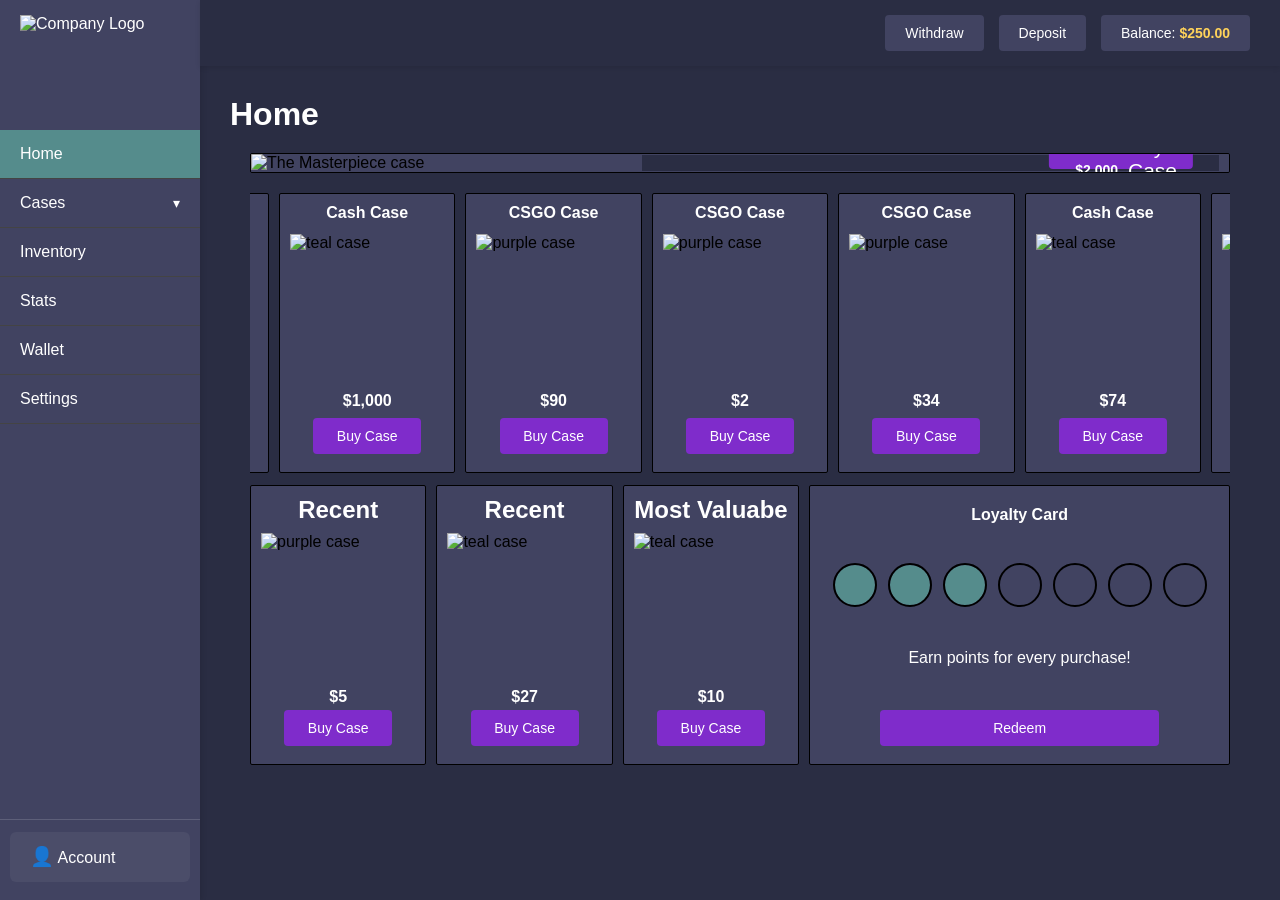
==== index.html @ 9f64b2f9 "Rename INDEX.html to index.html" ====
<!DOCTYPE html>
<html lang="en">
<head>
    <meta charset="UTF-8">
    <meta name="viewport" content="width=device-width, initial-scale=1.0">
    <title>Home Page</title>
    <link rel="stylesheet" href="styles.css">
</head>
<body>
    <div class="page">
        <!-- Left Vertical Menu Bar -->
        <nav class="left-menu">
            <a href="#" class="logo">
                <img src="images/Logo.png" alt="Company Logo">
            </a>
            <ul>
                <li><a href="index.html" class="active">Home</a></li>
                <li class="dropdown">
                    <details>
                        <summary class="dropbtn">Cases <span class="caret">▾</span></summary>
                        <ul class="dropdown-content">
                            <li><a href="csgo.html">CSGO</a></li>
                            <li><a href="cash.html">Cash</a></li>
                        </ul>
                    </details>
                </li>
                <li><a href="inventory.html">Inventory</a></li>
                <li><a href="stats.html">Stats</a></li>
                <li><a href="wallet.html">Wallet</a></li>
                <li><a href="settings.html">Settings</a></li>
            </ul>
            <div class="account-panel">
                <a href="settings.html" class="account-link">
                    <span class="account-icon">👤</span>
                    <span>Account</span>
                </a>
            </div>
        </nav>

        <div class="main-area">
            <!-- Top Menu Bar -->
            <div class="top-menu">
                <li><a href="withdraw.html">Withdraw</a></li>
                <li><a href="deposit.html">Deposit</a></li>
                <div class="balance">Balance: <strong id="balance">$250.00</strong></div>
            </div>

            <!-- Main Content Area -->
            <div class="header">
                <h1>Home</h1>
                <div class="big-centipede">
                    <img src="images/purple_case.png" alt="The Masterpiece case">
                    <div class="little-centipede">
                        <h2 class="featured-case-title">The Masterpiece</h2>
                        <p class="featured-case-description">Expect premium CSGO weapon skins, rare knives, and a chance at the highest-value drops.</p>
                        <div class="smallest-centipede">
                            <p class="smallest-centipede-text">Price: $2,000</p>
                            <a href="csgo-case.html" class="button">Buy Case</a>
                        </div>
                    </div>
                </div>
            <div class="box-row">
                <div class="small-box">
                    <h3 class="small-box-header">CSGO Case</h3>
                    <img src="images/purple_case.png" alt="purple case">
                    <p class="small-box-text">$5</p>
                    <a href="csgo.html" class="button">Buy Case</a>
                </div>
                <div class="small-box">
                    <h3 class="small-box-header">Cash Case</h3>
                    <img src="images/teal_case.png" alt="teal case">
                    <p class="small-box-text">$27</p>
                    <a href="csgo.html" class="button">Buy Case</a>
                </div>
                <div class="small-box">
                    <h3 class="small-box-header">Cash Case</h3>
                    <img src="images/teal_case.png" alt="teal case">
                    <p class="small-box-text">$10</p>
                    <a href="csgo.html" class="button">Buy Case</a>
                </div>
                <div class="small-box">
                    <h3 class="small-box-header">CSGO Case</h3>
                    <img src="images/purple_case.png" alt="purple case">
                    <p class="small-box-text">$1</p>
                    <a href="csgo.html" class="button">Buy Case</a>
                </div>
                <div class="small-box">
                    <h3 class="small-box-header">Cash Case</h3>
                    <img src="images/teal_case.png" alt="teal case">
                    <p class="small-box-text">$1,000</p>
                    <a href="csgo.html" class="button">Buy Case</a>
                </div>
                <div class="small-box">
                    <h3 class="small-box-header">CSGO Case</h3>
                    <img src="images/purple_case.png" alt="purple case">
                    <p class="small-box-text">$90</p>
                    <a href="csgo.html" class="button">Buy Case</a>
                </div>
                <div class="small-box">
                    <h3 class="small-box-header">CSGO Case</h3>
                    <img src="images/purple_case.png" alt="purple case">
                    <p class="small-box-text">$2</p>
                    <a href="csgo.html" class="button">Buy Case</a>
                </div>
                <div class="small-box">
                    <h3 class="small-box-header">CSGO Case</h3>
                    <img src="images/purple_case.png" alt="purple case">
                    <p class="small-box-text">$34</p>
                    <a href="csgo.html" class="button">Buy Case</a>
                </div>
                <div class="small-box">
                    <h3 class="small-box-header">Cash Case</h3>
                    <img src="images/teal_case.png" alt="teal case">
                    <p class="small-box-text">$74</p>
                    <a href="csgo.html" class="button">Buy Case</a>
                </div>
                <div class="small-box">
                    <h3 class="small-box-header">Cash Case</h3>
                    <img src="images/teal_case.png" alt="teal case">
                    <p class="small-box-text">$34</p>
                    <a href="csgo.html" class="button">Buy Case</a>
                </div>
                <div class="small-box">
                    <h3 class="small-box-header">CSGO Case</h3>
                    <img src="images/purple_case.png" alt="purple case">
                    <p class="small-box-text">$10</p>
                    <a href="csgo.html" class="button">Buy Case</a>
                </div>
                <div class="small-box">
                    <h3 class="small-box-header">Cash Case</h3>
                    <img src="images/teal_case.png" alt="teal case">
                    <p class="small-box-text">$132</p>
                    <a href="csgo.html" class="button">Buy Case</a>
                </div>
                <div class="small-box">
                    <h3 class="small-box-header">Cash Case</h3>
                    <img src="images/teal_case.png" alt="teal case">
                    <p class="small-box-text">$60</p>
                    <a href="csgo.html" class="button">Buy Case</a>
                </div>
            </div>
            <div class="bottom-box-row">
                <div class="bottom-box">
                    <h3 class="bottom-box-header">Recent</h3>
                    <img src="images/purple_case.png" alt="purple case">
                    <p class="bottom-box-text">$5</p>
                    <a href="csgo.html" class="button">Buy Case</a>
                </div>
                <div class="bottom-box">
                    <h3 class="bottom-box-header">Recent</h3>
                    <img src="images/teal_case.png" alt="teal case">
                    <p class="bottom-box-text">$27</p>
                    <a href="csgo.html" class="button">Buy Case</a>
                </div>
                <div class="bottom-box">
                    <h3 class="bottom-box-header">Most Valuabe</h3>
                    <img src="images/teal_case.png" alt="teal case">
                    <p class="bottom-box-text">$10</p>
                    <a href="csgo.html" class="button">Buy Case</a>
                </div>
                <div class="loyalty-box">
                    <h3 class="loyalty-box-header">Loyalty Card</h3>
                    <div class="loyalty-dots">
                        <span class="dot-color"></span>
                        <span class="dot-color"></span>
                        <span class="dot-color"></span>
                        <span class="dot"></span>
                        <span class="dot"></span>
                        <span class="dot"></span>
                        <span class="dot"></span>
                    </div>
                    <p class="loyalty-box-text">Earn points for every purchase!</p>
                    <a href="loyalty.html" class="button">Redeem</a>

            </div>
            </div>
            
        </div>
    </div>
    <script src="script.js"></script>
    </body>
</html>
---- styles.css ----
.top-menu .balance {
    background-color: #414361;
    color: white;
    padding: 10px 20px;
    font-size: 14px;
    border-radius: 4px;
}

.top-menu .balance strong {
    color: #ffd35a;
}
* {
    margin: 0;
    padding: 0;
    box-sizing: border-box;
}

body {
    font-family: Arial, sans-serif;
    min-height: 100vh;
    background-color: #2a2d43;
}


.logo {
    display: flex;
    justify-content: center;
    align-items: center;
    padding: 20px 0 15px;
}

.logo img {
    height: 100px;
    width: auto;
    display: block;
}

.page {
    display: grid;
    grid-template-columns: 200px 1fr;
    min-height: 100vh;
}

.main-area {
    display: grid;
    grid-template-rows: auto 1fr;
    min-height: 100vh;
}

.top-menu {
    position: sticky;
    top: 0;
    z-index: 20;
    background-color: #2a2d43;
    padding: 15px 30px;
    display: flex;
    justify-content: flex-end;
    gap: 15px;
    box-shadow: 0 2px 5px rgba(0, 0, 0, 0.1);
}

.top-menu button,
.top-menu a {
    background-color: #414361;
    color: white;
    border: none;
    padding: 10px 20px;
    font-size: 14px;
    border-radius: 4px;
    cursor: pointer;
    transition: background-color 0.3s;
    text-decoration: none;
    display: inline-block;
}

.top-menu button:hover,
.top-menu a:hover {
    background-color: #558c8c;
}

.top-menu li {
    list-style: none;
}

.left-menu {
    position: sticky;
    top: 0;
    align-self: start;
    height: 100vh;
    background-color: #414361;
    width: 200px;
    padding: 0;
    box-shadow: 2px 0 5px rgba(0, 0, 0, 0.1);
    display: flex;
    flex-direction: column;
    justify-content: space-between;
}

.left-menu ul {
    list-style: none;
}

.account-panel {
    margin-top: auto;
    padding: 12px 10px 18px;
    border-top: 1px solid rgba(255, 255, 255, 0.15);
}

.account-link {
    display: flex;
    align-items: center;
    gap: 10px;
    color: #fff;
    text-decoration: none;
    padding: 10px 12px;
    border-radius: 6px;
    background: rgba(255, 255, 255, 0.05);
}

.account-link:hover {
    background-color: #558c8c;
}

.account-icon {
    font-size: 1.2rem;
    line-height: 1;
}

.left-menu li {
    border-bottom: 1px solid #444;
}

.left-menu a {
    display: block;
    color: white;
    text-decoration: none;
    padding: 15px 20px;
    transition: background-color 0.3s;
}

.left-menu a:hover {
    background-color: #558c8c;
}

.dropdown {
    position: relative;
}

.dropdown details {
    list-style: none;
}

.dropbtn {
    display: flex;
    justify-content: space-between;
    align-items: center;
    color: white;
    text-decoration: none;
    padding: 15px 20px;
    transition: background-color 0.3s;
    cursor: pointer;
    list-style: none;
}

.caret {
    font-size: 14px;
    margin-left: 8px;
}

.dropbtn:hover,
.dropdown details[open] > .dropbtn {
    background-color: #558c8c;
}

.dropdown-content {
    display: none;
    background-color: #414361;
}


.dropdown details[open] .dropdown-content {
    display: block;
}p

.dropdown-content li {
    border-bottom: 1px solid #555;
}

.dropdown-content a {
    padding: 12px 20px 12px 35px;
    font-size: 14px;
}

.dropdown-content a:hover {
    background-color: #2a2d43;
}

.header {
    flex: 1;
    padding: 30px;
    background-color: #2a2d43;
    overflow-y: auto;
}

.header h1 {
    color: #fff;
    margin-bottom: 20px;
}

.header p {
    color: #fff;
    line-height: 1.6;
}

.active {
    background-color: #558c8c;
}

.big-centipede {
    flex: 1;
    padding: 0px;
    background-color: #414361;
    overflow-y: auto;
    border: 1px solid #000000;
    border-radius: 2px;
    position: relative;
    display: block;
    margin: 20px;

}

.little-centipede {
    position: absolute;
    top: 5%;
    bottom: 5%;
    left: 40%;
    width: 59%;
    height: 90%;
    background-color: #2a2d43;
}

.little-centipede p {
    color: #fff;
    line-height: 1.6;
    padding: 10px;
}

.featured-case-title {
    margin: 18px 20px 4px;
    color: #fff;
    font-size: clamp(1.4rem, 2.4vw, 2rem);
    font-weight: 900;
    letter-spacing: 0.5px;
    text-shadow: 0 2px 10px rgba(0, 0, 0, 0.45);
}

.little-centipede .featured-case-description {
    max-width: 360px;
    margin: 0 10px;
    padding: 0 10px;
    color: #d8dbea;
    font-size: 0.95rem;
    line-height: 1.45;
}

.smallest-centipede{
    height: 25%;
    width: 25%;
    display: flex;
    justify-content: center;
    align-items: center;
    position: absolute;
    bottom: 10%;
    left: 83%;
    transform: translateX(-50%);
    background-color: #7f2ccb;
    border: none;
    padding: 10px 20px;
    font-size: 14px;
    border-radius: 4px;
    text-decoration: none;
}

.smallest-centipede a{
    color: #fff;
    text-decoration: none;
    font-size: 150%;
}

.big-centipede img {
    width: 40%;
    height: auto;
    display: block;
}

.row-header {
    color: #fff;
    font-size: 1.3rem;
    margin: 18px 20px 0;
    padding-bottom: 6px;
    border-bottom: 1px solid rgba(255, 255, 255, 0.18);
}

.box-row{
    clear: both;
    display: flex;
    flex-direction: row;
    gap: 10px;
    justify-content: center;
    align-items: center;
    margin: 12px 20px 0;
    flex-wrap: nowrap;
    overflow-x: auto;
}

.small-box{
    flex: 0 0 18%;
    width: 18%;
    height: 280px;
    min-height: 280px;
    background: #414361;
    border: 1px solid #000000;
    border-radius: 2px;
    display: flex;
    flex-direction: column;
    justify-content: space-between;
    align-items: center;
    padding: 10px 10px 12px;
}

.small-box-header {
    color: #fff;
    font-size: 0.9rem;
    text-align: center;
    margin: 0;
    width: 100%;
    padding-bottom: 4px;
}

.small-box a.button {
    background-color: #7f2ccb;
    color: #fff;
    border: none;
    border-radius: 4px;
    padding: 10px 18px;
    font-size: 14px;
    font-family: inherit;
    text-decoration: none;
    display: inline-flex;
    align-items: center;
    justify-content: center;
    width: 70%;
    margin-bottom: 6px;
}

.small-box a.button:hover {
    opacity: 0.9;
}

.small-box img {
    width: 100%;
    height: 150px;
    object-fit: contain;
    display: block;
    margin-top: 4px;
}

.small-box-header {
    color: #fff;
    font-size: 1rem;
    text-align: center;
    margin: 0;
    width: 100%;
    padding-bottom: 4px;
}

.small-box-text,
.bottom-box-text,
.smallest-centipede-text {
    color: #ffd35a;
    font-weight: 800;
}

.bottom-box-row {
    clear: both;
    display: flex;
    flex-direction: row;
    gap: 10px;
    justify-content: left;
    align-items: center;
    margin: 12px 20px 0;
    flex-wrap: nowrap;
    overflow-x: auto;
}

.bottom-box {
    flex: 0 0 18%;
    width: 18%;
    height: 280px;
    min-height: 280px;
    background: #414361;
    border: 1px solid #000000;
    border-radius: 2px;
    display: flex;
    flex-direction: column;
    justify-content: space-between;
    align-items: center;
    padding: 10px 10px 12px;
}

.bottom-box img {
    width: 100%;
    height: 150px;
    object-fit: contain;
    display: block;
    margin-top: 4px;
}

.bottom-box-header{
    color: #fff;
    font-size: 1.5rem;
    text-align: center;
    margin: 0;
    width: 100%;
    padding-bottom: 4px;
}

.bottom-box a.button:hover{
    opacity: 0.9;
}

.bottom-box a.button {
    background-color: #7f2ccb;
    color: #fff;
    border: none;
    border-radius: 4px;
    padding: 10px 18px;
    font-size: 14px;
    font-family: inherit;
    text-decoration: none;
    display: inline-flex;
    align-items: center;
    justify-content: center;
    width: 70%;
    margin-bottom: 6px;
}

.loyalty-box {
    flex: 1 1 auto;
    width: auto;
    align-self: stretch;
    background: #414361;
    border: 1px solid #000000;
    border-radius: 2px;
    display: flex;
    flex-direction: column;
    justify-content: space-between;
    align-items: center;
    padding: 10px 10px 12px;
}

.loyalty-box-header {
    color: #fff;
    font-size: 1rem;
    text-align: center;
    margin: 0;
    width: 100%;
    padding-bottom: 2px;
    padding-top: 10px;
}

.loyalty-box a.button {
    background-color: #7f2ccb;
    color: #fff;
    border: none;
    border-radius: 4px;
    padding: 10px 18px;
    font-size: 14px;
    font-family: inherit;
    text-decoration: none;
    display: inline-flex;
    align-items: center;
    justify-content: center;
    width: 70%;
    margin-bottom: 6px;
}

.loyalty-dots {
    display: flex;
    justify-content: center;
    gap: 15px;
    width: 100%;
}

.dot {
  height: 40px;
  width: 40px;
  background-color: none;
  outline: #000000 solid 2px;
  border-radius: 50%;
  display: inline-block;
}

.dot-color{
  height: 40px;
  width: 40px;
  background-color: #558c8c;
  outline: #000000 solid 2px;
  border-radius: 50%;
  display: inline-block;
}

.content {
    flex: 1;
    padding: 40px;
    background-color: #2a2d43;
    color: white;
}

.content h1 {
    margin-bottom: 10px;
}

.content p {
    margin-bottom: 25px;
}

.wallet-form {
    width: min(100%, 420px);
    padding: 25px;
    background-color: #414361;
    border: 1px solid #555975;
    border-radius: 6px;
}

.wallet-form label {
    display: block;
    margin-bottom: 8px;
    font-weight: bold;
}

.amount-input {
    display: flex;
    align-items: center;
    margin-bottom: 18px;
    background-color: #2a2d43;
    border: 1px solid #555975;
    border-radius: 4px;
}

.amount-input span {
    padding-left: 12px;
    color: #bfc2d5;
}

.amount-input input {
    width: 100%;
    padding: 11px 12px 11px 6px;
    color: white;
    background: transparent;
    border: 0;
    outline: 0;
    font: inherit;
}

.wallet-button {
    padding: 10px 20px;
    color: white;
    background-color: #7f2ccb;
    border: 0;
    border-radius: 4px;
    cursor: pointer;
    font: inherit;
}

.wallet-button:hover {
    opacity: 0.9;
}

.case-preview-overlay {
    position: fixed;
    z-index: 1000;
    inset: 0;
    display: grid;
    place-items: center;
    padding: 20px;
    background: rgba(12, 14, 28, 0.82);
}

.case-preview {
    position: relative;
    width: min(100%, 720px);
    max-height: min(90vh, 760px);
    overflow: hidden;
    padding: 28px;
    color: #fff;
    background: #2a2d43;
    border: 1px solid #555975;
    border-radius: 8px;
    box-shadow: 0 18px 60px rgba(0, 0, 0, 0.45);
}

.case-preview h2 {
    margin: 0 40px 6px 0;
}

.case-preview-price {
    margin-bottom: 18px;
    color: #ffd35a;
    font-weight: 800;
}

.case-preview-close {
    position: absolute;
    top: 16px;
    right: 18px;
    color: #fff;
    background: transparent;
    border: 0;
    font-size: 28px;
    line-height: 1;
    cursor: pointer;
}

.case-preview-list {
    max-height: 52vh;
    overflow-y: auto;
    border: 1px solid #555975;
    border-radius: 5px;
}

.case-preview-item {
    display: grid;
    grid-template-columns: 34px minmax(0, 1fr) auto auto;
    align-items: center;
    gap: 12px;
    padding: 10px 12px;
    border-bottom: 1px solid rgba(255, 255, 255, 0.1);
}

.case-preview-item:last-child {
    border-bottom: 0;
}

.case-preview-icon {
    font-size: 22px;
    text-align: center;
}

.case-preview-name {
    min-width: 0;
    overflow: hidden;
    text-overflow: ellipsis;
    white-space: nowrap;
}

.case-preview-item strong {
    color: #ffd35a;
}

.case-preview-item > span:last-child {
    min-width: 58px;
    color: #bfc2d5;
    text-align: right;
}

.case-preview-actions {
    display: flex;
    justify-content: flex-end;
    gap: 10px;
    margin-top: 18px;
}

.case-preview-actions button {
    padding: 10px 18px;
    color: #fff;
    border: 0;
    border-radius: 4px;
    font: inherit;
    font-weight: 800;
    cursor: pointer;
}

.case-preview-cancel {
    background: #414361;
}

.case-preview-buy {
    background: #7f2ccb;
}

@media (max-width: 600px) {
    .case-preview {
        padding: 22px 14px;
    }

    .case-preview-item {
        grid-template-columns: 28px minmax(0, 1fr);
        gap: 8px;
    }

    .case-preview-item strong,
    .case-preview-item > span:last-child {
        grid-column: 2;
        text-align: left;
    }
}
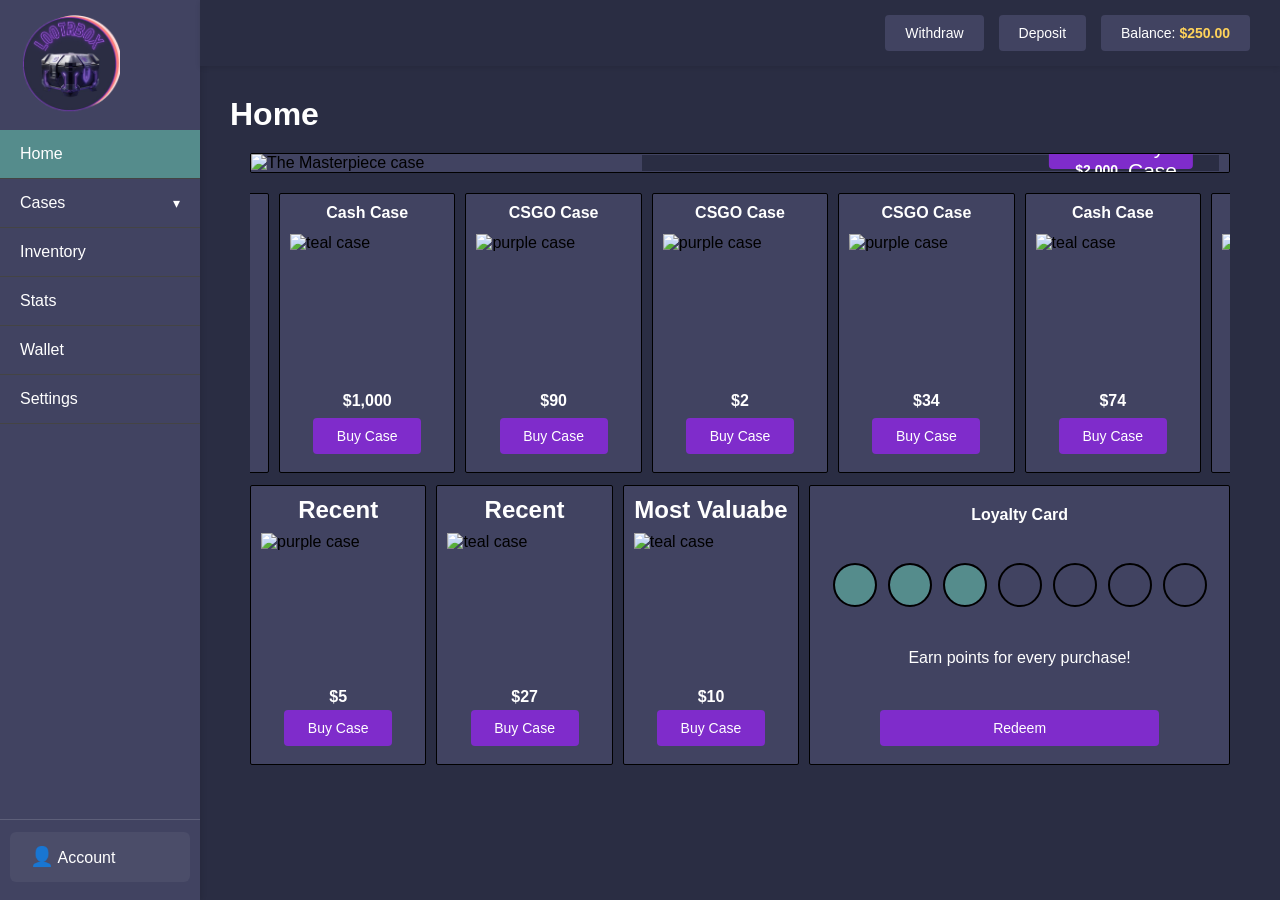
==== commit 7eb30f2a: "Fix image source path for logo in index.html" ====
--- a/index.html
+++ b/index.html
@@ -11,7 +11,7 @@
         <!-- Left Vertical Menu Bar -->
         <nav class="left-menu">
             <a href="#" class="logo">
-                <img src="images/Logo.png" alt="Company Logo">
+                <img src="Images/Logo.png" alt="Company Logo">
             </a>
             <ul>
                 <li><a href="index.html" class="active">Home</a></li>
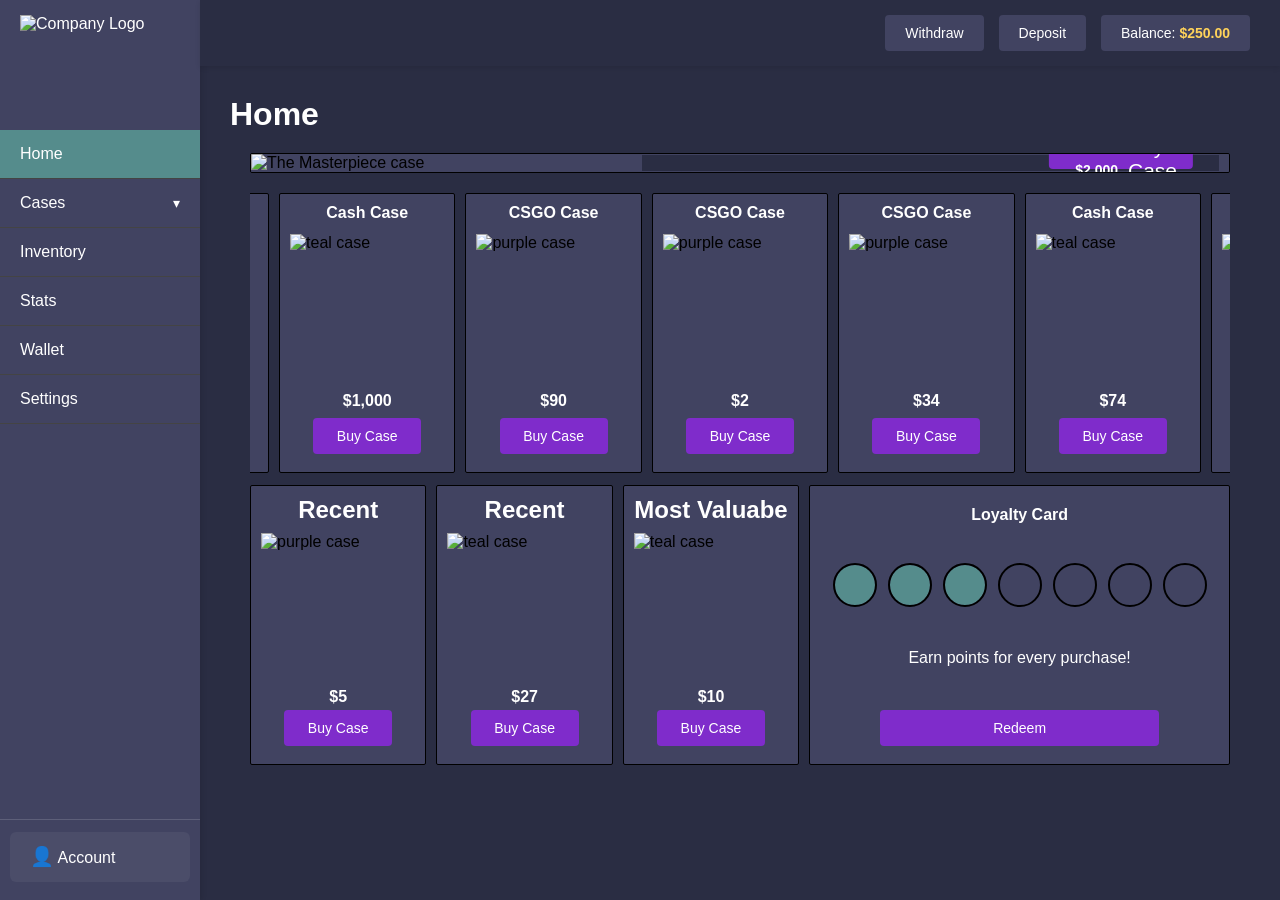
==== commit 92aaf07e: "Fix image source path for company logo" ====
--- a/index.html
+++ b/index.html
@@ -11,7 +11,7 @@
         <!-- Left Vertical Menu Bar -->
         <nav class="left-menu">
             <a href="#" class="logo">
-                <img src="Images/Logo.png" alt="Company Logo">
+                <img src="images/Logo.png" alt="Company Logo">
             </a>
             <ul>
                 <li><a href="index.html" class="active">Home</a></li>
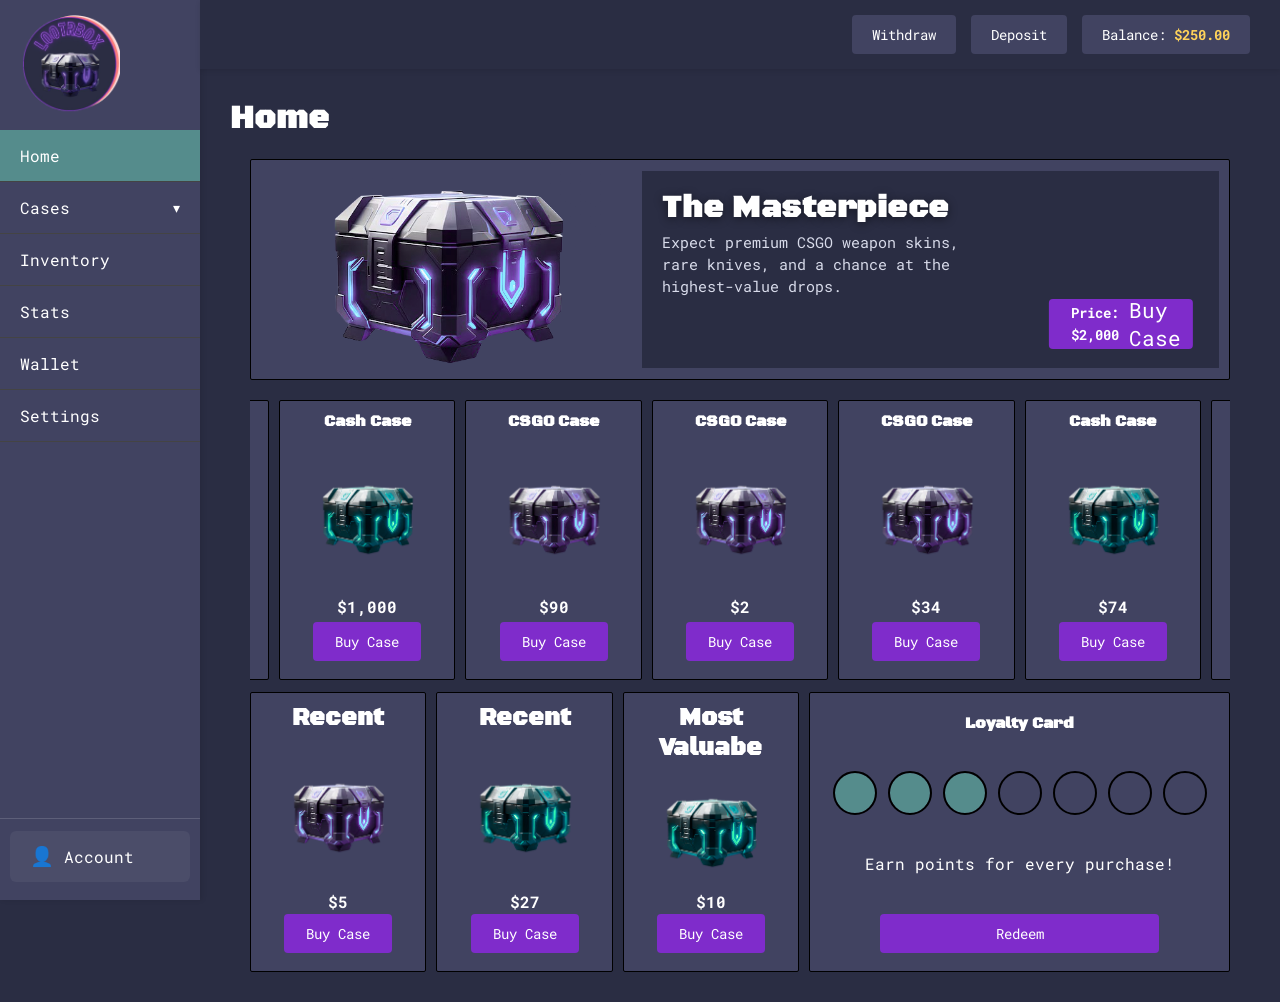
==== commit 793524d5: "Merge branch 'main' of https://github.com/PrismicPickle/91897-web" ====
--- a/index.html
+++ b/index.html
@@ -179,4 +179,4 @@
     </div>
     <script src="script.js"></script>
     </body>
-</html>
+</html>
--- a/styles.css
+++ b/styles.css
@@ -1,3 +1,5 @@
+@import url('https://fonts.googleapis.com/css2?family=Black+Ops+One&family=Roboto+Mono:wght@400;500;700&display=swap');
+
 .top-menu .balance {
     background-color: #414361;
     color: white;
@@ -16,9 +18,18 @@
 }
 
 body {
-    font-family: Arial, sans-serif;
+    font-family: 'Roboto Mono', monospace;
     min-height: 100vh;
     background-color: #2a2d43;
+}
+
+h1,
+h2,
+h3,
+h4,
+h5,
+h6 {
+    font-family: 'Black Ops One', cursive;
 }
 
 
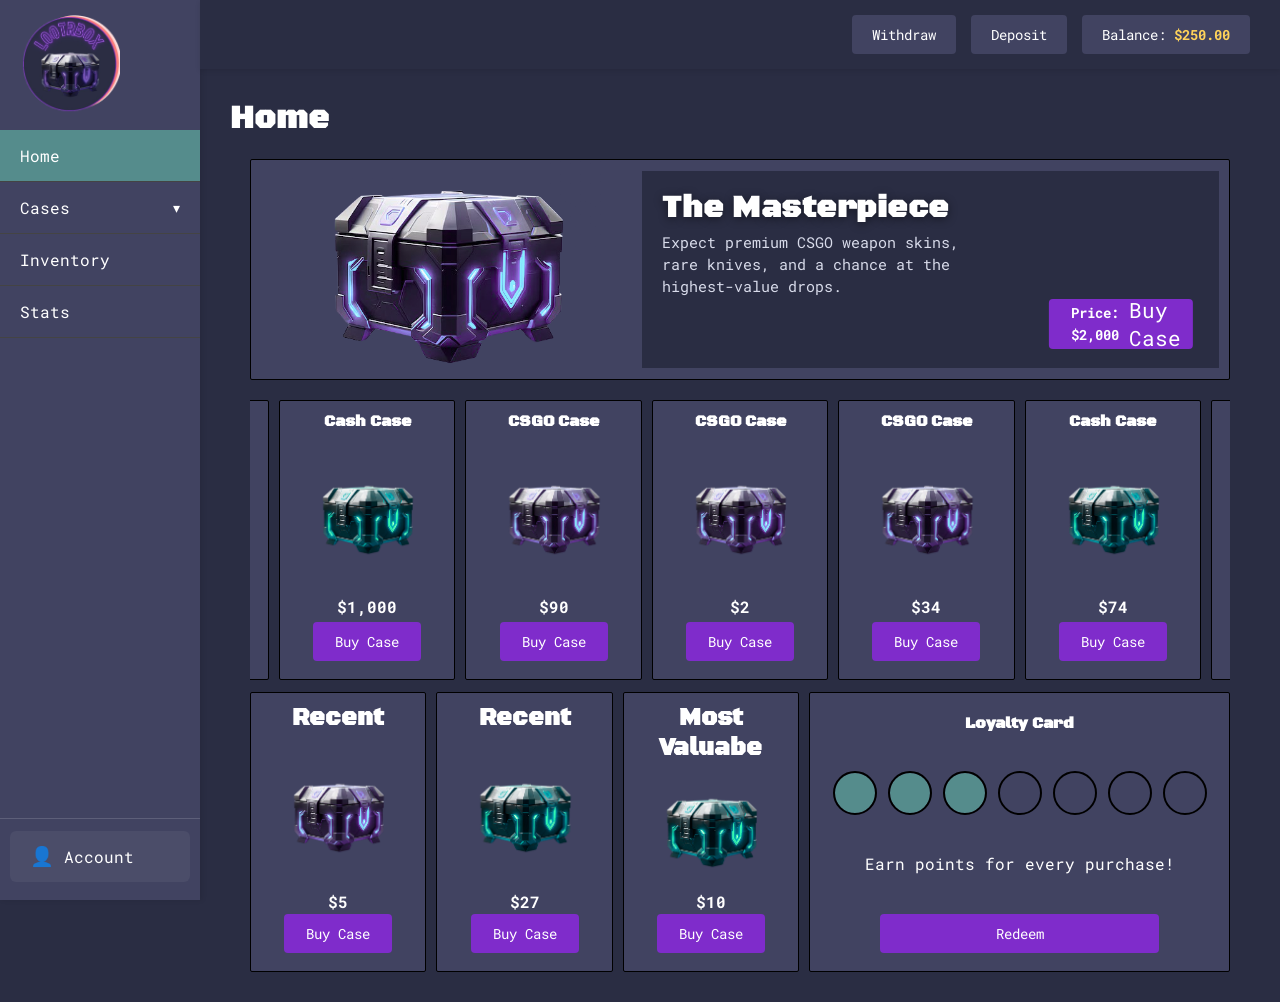
==== commit d225cf29: "files organisation" ====
--- a/index.html
+++ b/index.html
@@ -24,10 +24,8 @@
                         </ul>
                     </details>
                 </li>
-                <li><a href="inventory.html">Inventory</a></li>
-                <li><a href="stats.html">Stats</a></li>
-                <li><a href="wallet.html">Wallet</a></li>
-                <li><a href="settings.html">Settings</a></li>
+                <li><a href="AI%20coded%20files/inventory.html">Inventory</a></li>
+                <li><a href="AI%20coded%20files/stats.html">Stats</a></li>
             </ul>
             <div class="account-panel">
                 <a href="settings.html" class="account-link">
@@ -55,7 +53,7 @@
                         <p class="featured-case-description">Expect premium CSGO weapon skins, rare knives, and a chance at the highest-value drops.</p>
                         <div class="smallest-centipede">
                             <p class="smallest-centipede-text">Price: $2,000</p>
-                            <a href="csgo-case.html" class="button">Buy Case</a>
+                            <a href="AI%20coded%20files/csgo-case.html" class="button">Buy Case</a>
                         </div>
                     </div>
                 </div>
@@ -177,6 +175,6 @@
             
         </div>
     </div>
-    <script src="script.js"></script>
+    <script src="AI%20coded%20files/script.js"></script>
     </body>
 </html>
--- a/styles.css
+++ b/styles.css
@@ -553,6 +553,7 @@
 .amount-input {
     display: flex;
     align-items: center;
+    width: 100%;
     margin-bottom: 18px;
     background-color: #2a2d43;
     border: 1px solid #555975;
